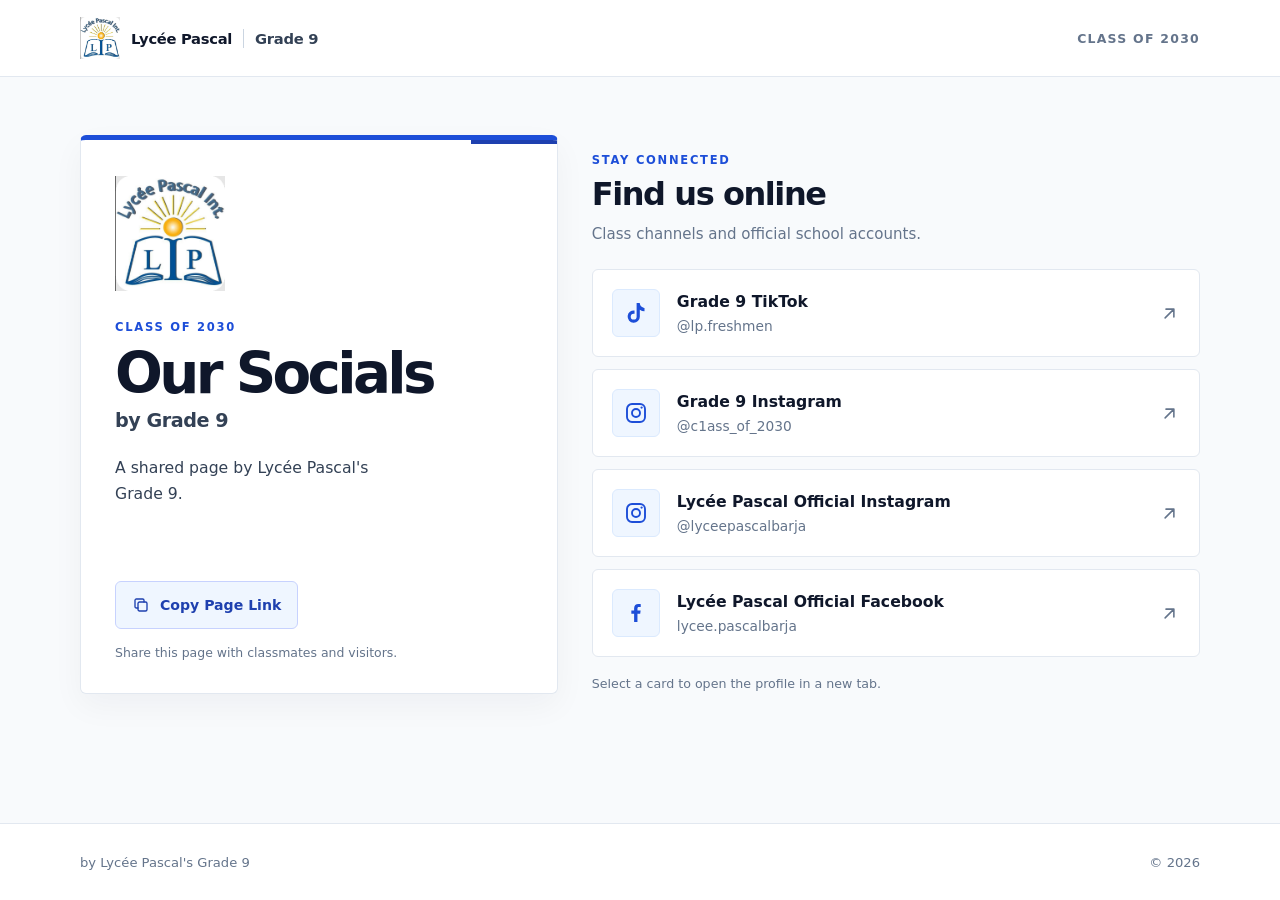
==== index.html @ f9048b1d "Add files via upload" ====
<!doctype html>
<html lang="en">
<head>
  <meta charset="utf-8">
  <meta name="viewport" content="width=device-width, initial-scale=1">
  <meta name="description" content="The social links for Lycée Pascal's Grade 9, Class of 2030.">
  <meta name="theme-color" content="#F8FAFC">
  <meta name="referrer" content="strict-origin-when-cross-origin">
  <meta http-equiv="Content-Security-Policy" content="default-src 'self'; base-uri 'self'; object-src 'none'; script-src 'self'; style-src 'self'; img-src 'self' data:; font-src 'self'; connect-src 'none'; form-action 'none';">
  <title>Our Socials | Lycée Pascal Grade 9</title>
  <link rel="icon" type="image/svg+xml" href="data:image/svg+xml,%3Csvg xmlns='http://www.w3.org/2000/svg' viewBox='0 0 48 48'%3E%3Crect width='48' height='48' rx='7' fill='%230F172A'/%3E%3Cpath d='M9 15c7-3 12-2 15 1 3-3 8-4 15-1v21c-7-3-12-2-15 1-3-3-8-4-15-1z' fill='none' stroke='%23fff' stroke-width='2.5' stroke-linejoin='round'/%3E%3Cpath d='M24 16v20' stroke='%231D4ED8' stroke-width='3'/%3E%3Ccircle cx='24' cy='9' r='4' fill='%23FBBF24'/%3E%3C/svg%3E">
  <link rel="stylesheet" href="./styles.css">
  <script src="./app.js" defer></script>
</head>
<body>
  <div class="page-frame" id="top">
    <header class="lp-topbar">
      <div class="lp-topbar__inner">
        <a class="lp-brand" href="#top" aria-label="Lycée Pascal Grade 9, back to top">
          <img class="lp-brand__seal" src="./assets/lycee-pascal-logo.png" alt="" width="44" height="46">
          <span class="lp-brand__name">Lycée Pascal</span>
          <span class="lp-brand__divider" aria-hidden="true"></span>
          <span class="lp-brand__grade">Grade 9</span>
        </a>
        <span class="lp-topbar__edition">Class of 2030</span>
      </div>
    </header>

    <main class="lpHubShell">
      <div class="lpHubGrid">
        <aside class="pascalLeftCard" aria-labelledby="socials-title">
          <div class="pascalLeftCard__topline" aria-hidden="true"></div>
          <img class="pascalLeftCard__logo" src="./assets/lycee-pascal-logo.png" alt="Lycée Pascal official logo" width="120" height="125">
          <p class="pascalLeftCard__eyebrow">CLASS OF 2030</p>
          <h1 class="pascalLeftCard__title" id="socials-title">Our Socials</h1>
          <p class="pascalLeftCard__grade">by Grade 9</p>
          <p class="pascalLeftCard__description">A shared page by Lycée Pascal's Grade 9.</p>
          <div class="pascalLeftCard__share">
            <button class="copyShareUrl" id="copyShareUrl" type="button">
              <svg class="copyShareUrl__icon" viewBox="0 0 24 24" aria-hidden="true">
                <rect x="8" y="8" width="12" height="12" rx="2" fill="none" stroke="currentColor" stroke-width="1.8"></rect>
                <path d="M16 8V5.8A1.8 1.8 0 0 0 14.2 4H5.8A1.8 1.8 0 0 0 4 5.8v8.4A1.8 1.8 0 0 0 5.8 16H8" fill="none" stroke="currentColor" stroke-width="1.8" stroke-linecap="round"></path>
              </svg>
              <span>Copy Page Link</span>
            </button>
            <p class="copyShareUrl__status" id="copyStatus" role="status" aria-live="polite" aria-atomic="true"></p>
          </div>
          <p class="pascalLeftCard__note">Share this page with classmates and visitors.</p>
        </aside>

        <section class="socialChannelPanel" aria-labelledby="channel-heading">
          <div class="socialChannelPanel__heading">
            <p class="socialChannelPanel__eyebrow">STAY CONNECTED</p>
            <h2 id="channel-heading">Find us online</h2>
            <p>Class channels and official school accounts.</p>
          </div>

          <nav class="socialChannelList" aria-label="Lycée Pascal and Grade 9 social media">
            <a class="social-channel" data-social-link href="https://www.tiktok.com/@lp.freshmen" target="_blank" rel="noopener noreferrer">
              <span class="social-channel__icon" aria-hidden="true">
                <svg viewBox="0 0 24 24">
                  <path d="M19.59 6.69a4.83 4.83 0 0 1-3.77-4.1V2h-3.2v13.67a2.94 2.94 0 1 1-2.94-2.94c.3 0 .59.04.86.13V9.59a6.1 6.1 0 1 0 5.28 6.04V8.7a8 8 0 0 0 4.68 1.5V7.02c-.31 0-.62-.11-.91-.33Z" fill="currentColor"></path>
                </svg>
              </span>
              <span class="social-channel__copy">
                <span class="social-channel__label">Grade 9 TikTok</span>
                <span class="social-channel__handle">@lp.freshmen</span>
              </span>
              <svg class="social-channel__arrow" viewBox="0 0 24 24" aria-hidden="true">
                <path d="M7 17 17 7M8 7h9v9" fill="none" stroke="currentColor" stroke-width="1.8" stroke-linecap="round" stroke-linejoin="round"></path>
              </svg>
            </a>

            <a class="social-channel" data-social-link href="https://www.instagram.com/c1ass_of_2030" target="_blank" rel="noopener noreferrer">
              <span class="social-channel__icon" aria-hidden="true">
                <svg viewBox="0 0 24 24">
                  <rect x="3" y="3" width="18" height="18" rx="5" fill="none" stroke="currentColor" stroke-width="1.9"></rect>
                  <circle cx="12" cy="12" r="4" fill="none" stroke="currentColor" stroke-width="1.9"></circle>
                  <circle cx="17.6" cy="6.6" r="1.15" fill="currentColor"></circle>
                </svg>
              </span>
              <span class="social-channel__copy">
                <span class="social-channel__label">Grade 9 Instagram</span>
                <span class="social-channel__handle">@c1ass_of_2030</span>
              </span>
              <svg class="social-channel__arrow" viewBox="0 0 24 24" aria-hidden="true">
                <path d="M7 17 17 7M8 7h9v9" fill="none" stroke="currentColor" stroke-width="1.8" stroke-linecap="round" stroke-linejoin="round"></path>
              </svg>
            </a>

            <a class="social-channel" data-social-link href="https://www.instagram.com/lyceepascalbarja" target="_blank" rel="noopener noreferrer">
              <span class="social-channel__icon" aria-hidden="true">
                <svg viewBox="0 0 24 24">
                  <rect x="3" y="3" width="18" height="18" rx="5" fill="none" stroke="currentColor" stroke-width="1.9"></rect>
                  <circle cx="12" cy="12" r="4" fill="none" stroke="currentColor" stroke-width="1.9"></circle>
                  <circle cx="17.6" cy="6.6" r="1.15" fill="currentColor"></circle>
                </svg>
              </span>
              <span class="social-channel__copy">
                <span class="social-channel__label">Lycée Pascal Official Instagram</span>
                <span class="social-channel__handle">@lyceepascalbarja</span>
              </span>
              <svg class="social-channel__arrow" viewBox="0 0 24 24" aria-hidden="true">
                <path d="M7 17 17 7M8 7h9v9" fill="none" stroke="currentColor" stroke-width="1.8" stroke-linecap="round" stroke-linejoin="round"></path>
              </svg>
            </a>

            <a class="social-channel" data-social-link href="https://www.facebook.com/lycee.pascalbarja" target="_blank" rel="noopener noreferrer">
              <span class="social-channel__icon" aria-hidden="true">
                <svg viewBox="0 0 24 24">
                  <path d="M13.45 21v-8.2h2.76l.41-3.2h-3.17V7.56c0-.93.26-1.57 1.59-1.57h1.7V3.13c-.29-.04-1.3-.13-2.48-.13-2.46 0-4.14 1.5-4.14 4.25V9.6H7.34v3.2h2.78V21h3.33Z" fill="currentColor"></path>
                </svg>
              </span>
              <span class="social-channel__copy">
                <span class="social-channel__label">Lycée Pascal Official Facebook</span>
                <span class="social-channel__handle">lycee.pascalbarja</span>
              </span>
              <svg class="social-channel__arrow" viewBox="0 0 24 24" aria-hidden="true">
                <path d="M7 17 17 7M8 7h9v9" fill="none" stroke="currentColor" stroke-width="1.8" stroke-linecap="round" stroke-linejoin="round"></path>
              </svg>
            </a>
          </nav>
          <p class="socialChannelPanel__footnote">Select a card to open the profile in a new tab.</p>
        </section>
      </div>
    </main>

    <footer class="lp-footer">
      <div class="lp-footer__inner">
        <p>by Lycée Pascal's Grade 9</p>
        <p>© 2026</p>
      </div>
    </footer>
  </div>
</body>
</html>
---- styles.css ----
:root {
  color-scheme: light;
  --ink: #0F172A;
  --slate: #334155;
  --muted: #64748B;
  --canvas: #F8FAFC;
  --paper: #FFFFFF;
  --blue: #1D4ED8;
  --blue-dark: #1E40AF;
  --line: #E2E8F0;
  --soft-blue: #EFF6FF;
  --focus: #2563EB;
  font-family: Inter, ui-sans-serif, system-ui, -apple-system, BlinkMacSystemFont, "Segoe UI", sans-serif;
  font-synthesis: none;
  text-rendering: optimizeLegibility;
  -webkit-font-smoothing: antialiased;
  -moz-osx-font-smoothing: grayscale;
}

* {
  box-sizing: border-box;
}

html {
  min-width: 320px;
  background: var(--canvas);
}

body {
  min-width: 320px;
  min-height: 100vh;
  margin: 0;
  color: var(--ink);
  background: var(--canvas);
}

button,
a {
  font: inherit;
}

a {
  color: inherit;
}

button:focus-visible,
a:focus-visible {
  outline: 3px solid var(--focus);
  outline-offset: 3px;
}

.page-frame {
  display: flex;
  min-height: 100vh;
  flex-direction: column;
}

.lp-topbar {
  width: 100%;
  border-bottom: 1px solid var(--line);
  background: rgba(255, 255, 255, 0.94);
}

.lp-topbar__inner {
  display: flex;
  width: min(100% - 48px, 1120px);
  min-height: 76px;
  align-items: center;
  justify-content: space-between;
  gap: 20px;
  margin: 0 auto;
}

.lp-brand {
  display: inline-flex;
  min-height: 48px;
  align-items: center;
  gap: 11px;
  color: var(--ink);
  text-decoration: none;
}

.lp-brand__seal {
  display: block;
  width: 40px;
  height: 42px;
  flex: 0 0 auto;
  object-fit: contain;
}

.lp-brand__name,
.lp-brand__grade {
  font-size: 0.92rem;
  font-weight: 680;
  letter-spacing: -0.02em;
}

.lp-brand__divider {
  width: 1px;
  height: 19px;
  background: #CBD5E1;
}

.lp-brand__grade {
  color: var(--slate);
  font-weight: 550;
}

.lp-topbar__edition {
  color: var(--muted);
  font-size: 0.78rem;
  font-weight: 650;
  letter-spacing: 0.1em;
  text-transform: uppercase;
}

.lpHubShell {
  width: min(100% - 48px, 1120px);
  flex: 1 0 auto;
  margin: 0 auto;
  padding: 58px 0 72px;
}

.lpHubGrid {
  display: grid;
  grid-template-columns: minmax(0, 0.88fr) minmax(0, 1.12fr);
  align-items: stretch;
  gap: 34px;
}

.pascalLeftCard {
  position: relative;
  display: flex;
  min-width: 0;
  min-height: 520px;
  flex-direction: column;
  align-items: flex-start;
  overflow: hidden;
  padding: 36px 34px 30px;
  border: 1px solid var(--line);
  border-top: 5px solid var(--blue);
  border-radius: 6px;
  background: var(--paper);
  box-shadow: 0 12px 32px rgba(15, 23, 42, 0.045);
}

.pascalLeftCard__topline {
  position: absolute;
  top: 0;
  right: 0;
  width: 86px;
  height: 4px;
  background: var(--blue-dark);
}

.pascalLeftCard__logo {
  display: block;
  width: 110px;
  height: 115px;
  margin-bottom: 28px;
  object-fit: contain;
}

.pascalLeftCard__eyebrow,
.socialChannelPanel__eyebrow,
.lp-error-card__code {
  margin: 0 0 11px;
  color: var(--blue);
  font-size: 0.72rem;
  font-weight: 750;
  letter-spacing: 0.15em;
  line-height: 1.4;
  text-transform: uppercase;
}

.pascalLeftCard__title {
  margin: 0;
  color: var(--ink);
  font-size: clamp(2.65rem, 4.4vw, 3.65rem);
  font-weight: 760;
  letter-spacing: -0.065em;
  line-height: 0.98;
  overflow-wrap: anywhere;
}

.pascalLeftCard__grade {
  margin: 8px 0 0;
  color: var(--slate);
  font-size: 1.2rem;
  font-weight: 550;
  letter-spacing: -0.025em;
}

.pascalLeftCard__description {
  max-width: 290px;
  margin: 23px 0 0;
  color: var(--slate);
  font-size: 0.98rem;
  line-height: 1.65;
}

.pascalLeftCard__share {
  display: flex;
  width: 100%;
  flex-wrap: wrap;
  align-items: center;
  gap: 12px;
  margin-top: auto;
  padding-top: 35px;
}

.copyShareUrl {
  display: inline-flex;
  min-height: 48px;
  align-items: center;
  justify-content: center;
  gap: 10px;
  padding: 0 16px;
  border: 1px solid #C7D2FE;
  border-radius: 6px;
  color: var(--blue-dark);
  background: var(--soft-blue);
  cursor: pointer;
  font-size: 0.88rem;
  font-weight: 680;
  transition: border-color 140ms ease, background-color 140ms ease;
}

.copyShareUrl:hover {
  border-color: #93C5FD;
  background: #DBEAFE;
}

.copyShareUrl:active {
  background: #BFDBFE;
}

.copyShareUrl__icon {
  width: 18px;
  height: 18px;
  flex: 0 0 auto;
}

.copyShareUrl__status {
  min-height: 1.3em;
  margin: 0;
  color: #166534;
  font-size: 0.83rem;
  font-weight: 620;
}

.copyShareUrl__status[data-state="error"] {
  color: #B91C1C;
}

.pascalLeftCard__note {
  margin: 15px 0 0;
  color: var(--muted);
  font-size: 0.78rem;
  line-height: 1.5;
}

.socialChannelPanel {
  min-width: 0;
  padding: 17px 0 0;
}

.socialChannelPanel__heading {
  margin: 0 0 23px;
}

.socialChannelPanel__eyebrow {
  margin-bottom: 9px;
}

.socialChannelPanel__heading h2 {
  margin: 0;
  color: var(--ink);
  font-size: clamp(1.75rem, 2.5vw, 2.15rem);
  font-weight: 730;
  letter-spacing: -0.045em;
  line-height: 1.12;
}

.socialChannelPanel__heading > p:last-child {
  margin: 10px 0 0;
  color: var(--muted);
  font-size: 0.94rem;
  line-height: 1.55;
}

.socialChannelList {
  display: grid;
  gap: 12px;
}

.social-channel {
  display: flex;
  min-width: 0;
  min-height: 88px;
  align-items: center;
  gap: 17px;
  padding: 17px 19px;
  border: 1px solid var(--line);
  border-radius: 6px;
  background: var(--paper);
  text-decoration: none;
  transition: border-color 140ms ease, background-color 140ms ease;
}

.social-channel:hover {
  border-color: #BFDBFE;
  background: #FCFDFF;
}

.social-channel:focus-visible {
  outline-offset: 2px;
}

.social-channel__icon {
  display: grid;
  width: 48px;
  height: 48px;
  flex: 0 0 48px;
  place-items: center;
  border: 1px solid #DBEAFE;
  border-radius: 6px;
  color: var(--blue);
  background: var(--soft-blue);
}

.social-channel__icon svg {
  display: block;
  width: 24px;
  height: 24px;
}

.social-channel__copy {
  display: flex;
  min-width: 0;
  flex: 1 1 auto;
  flex-direction: column;
  gap: 5px;
}

.social-channel__label {
  color: var(--ink);
  font-size: 0.98rem;
  font-weight: 690;
  line-height: 1.35;
  overflow-wrap: anywhere;
}

.social-channel__handle {
  color: var(--muted);
  font-size: 0.86rem;
  line-height: 1.35;
  overflow-wrap: anywhere;
}

.social-channel__arrow {
  width: 21px;
  height: 21px;
  flex: 0 0 auto;
  color: #64748B;
}

.socialChannelPanel__footnote {
  margin: 18px 0 0;
  color: var(--muted);
  font-size: 0.79rem;
  line-height: 1.5;
}

.lp-footer {
  width: 100%;
  border-top: 1px solid var(--line);
  background: var(--paper);
}

.lp-footer__inner {
  display: flex;
  width: min(100% - 48px, 1120px);
  min-height: 76px;
  align-items: center;
  justify-content: space-between;
  gap: 16px;
  margin: 0 auto;
  color: var(--muted);
  font-size: 0.82rem;
}

.lp-footer__inner p {
  margin: 0;
}

/* The custom 404 uses the same frame, palette and navigation as the home page. */
.lp-error-shell {
  display: grid;
  width: min(100% - 48px, 1120px);
  flex: 1 0 auto;
  place-items: center;
  margin: 0 auto;
  padding: 64px 0 80px;
}

.lp-error-card {
  display: flex;
  width: min(100%, 560px);
  flex-direction: column;
  align-items: flex-start;
  padding: 42px;
  border: 1px solid var(--line);
  border-top: 5px solid var(--blue);
  border-radius: 6px;
  background: var(--paper);
  box-shadow: 0 12px 32px rgba(15, 23, 42, 0.045);
}

.lp-error-card__logo {
  width: 92px;
  height: 96px;
  margin-bottom: 28px;
  object-fit: contain;
}

.lp-error-card h1 {
  margin: 0;
  color: var(--ink);
  font-size: clamp(2rem, 6vw, 2.8rem);
  font-weight: 750;
  letter-spacing: -0.055em;
  line-height: 1.05;
}

.lp-error-card__message {
  max-width: 390px;
  margin: 16px 0 26px;
  color: var(--slate);
  font-size: 0.96rem;
  line-height: 1.65;
}

.lp-error-card__back {
  display: inline-flex;
  min-height: 48px;
  align-items: center;
  justify-content: center;
  padding: 0 17px;
  border: 1px solid var(--blue);
  border-radius: 6px;
  color: #FFFFFF;
  background: var(--blue);
  font-size: 0.9rem;
  font-weight: 680;
  text-decoration: none;
  transition: border-color 140ms ease, background-color 140ms ease;
}

.lp-error-card__back:hover {
  border-color: var(--blue-dark);
  background: var(--blue-dark);
}

.clipboard-fallback {
  position: fixed;
  top: 0;
  left: -10000px;
  width: 1px;
  height: 1px;
  opacity: 0;
}

@media (max-width: 780px) {
  .lpHubShell {
    padding-top: 34px;
    padding-bottom: 48px;
  }

  .lpHubGrid {
    grid-template-columns: minmax(0, 1fr);
    gap: 32px;
  }

  .pascalLeftCard {
    min-height: 0;
    padding: 30px 28px 26px;
  }

  .pascalLeftCard__logo {
    width: 94px;
    height: 98px;
    margin-bottom: 23px;
  }

  .pascalLeftCard__share {
    margin-top: 25px;
    padding-top: 0;
  }

  .socialChannelPanel {
    padding-top: 0;
  }
}

@media (max-width: 480px) {
  .lp-topbar__inner,
  .lp-footer__inner,
  .lpHubShell,
  .lp-error-shell {
    width: min(100% - 32px, 1120px);
  }

  .lp-topbar__inner {
    min-height: 68px;
    gap: 10px;
  }

  .lp-brand {
    gap: 8px;
  }

  .lp-brand__seal {
    width: 35px;
    height: 37px;
  }

  .lp-brand__name,
  .lp-brand__grade {
    font-size: 0.82rem;
  }

  .lp-topbar__edition {
    font-size: 0.65rem;
    letter-spacing: 0.08em;
  }

  .lpHubShell {
    padding-top: 25px;
  }

  .pascalLeftCard {
    padding: 26px 22px 23px;
  }

  .pascalLeftCard__title {
    font-size: clamp(2.45rem, 13vw, 3.2rem);
  }

  .pascalLeftCard__share {
    align-items: flex-start;
    flex-direction: column;
    gap: 9px;
  }

  .copyShareUrl {
    width: 100%;
  }

  .copyShareUrl__status {
    min-height: 1.2em;
  }

  .social-channel {
    min-height: 80px;
    gap: 12px;
    padding: 14px 13px;
  }

  .social-channel__icon {
    width: 43px;
    height: 43px;
    flex-basis: 43px;
  }

  .social-channel__label {
    font-size: 0.9rem;
  }

  .social-channel__handle {
    font-size: 0.8rem;
  }

  .social-channel__arrow {
    width: 18px;
    height: 18px;
  }

  .lp-footer__inner {
    min-height: 66px;
    font-size: 0.76rem;
  }

  .lp-error-shell {
    padding: 38px 0 50px;
  }

  .lp-error-card {
    padding: 30px 24px;
  }
}

@media (prefers-reduced-motion: reduce) {
  *,
  *::before,
  *::after {
    scroll-behavior: auto !important;
    transition-duration: 0.01ms !important;
  }
}
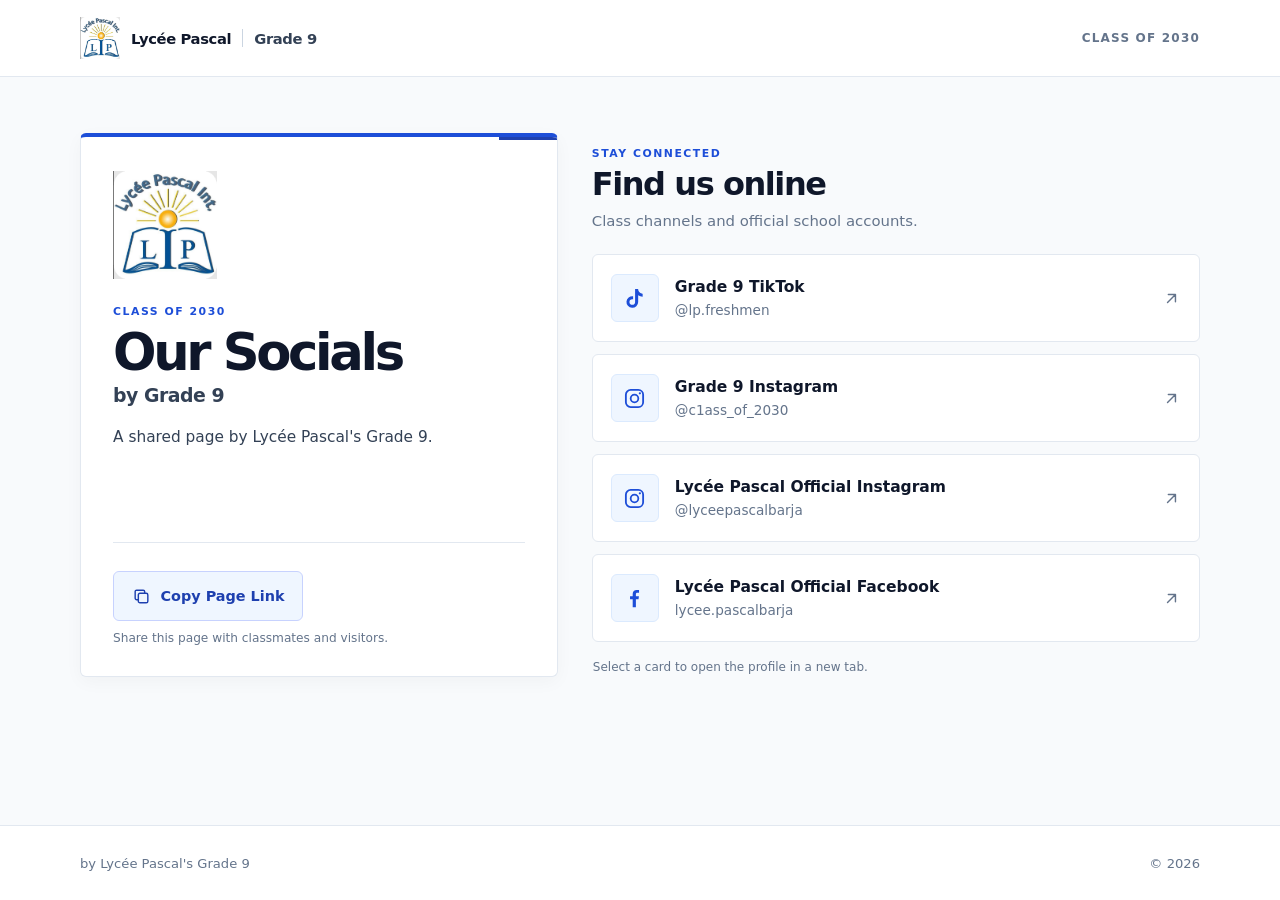
==== commit fe2bf651: "Improve viewport handling on mobile devices" ====
--- a/index.html
+++ b/index.html
@@ -2,7 +2,7 @@
 <html lang="en">
 <head>
   <meta charset="utf-8">
-  <meta name="viewport" content="width=device-width, initial-scale=1">
+  <meta name="viewport" content="width=device-width, initial-scale=1, viewport-fit=cover">
   <meta name="description" content="The social links for Lycée Pascal's Grade 9, Class of 2030.">
   <meta name="theme-color" content="#F8FAFC">
   <meta name="referrer" content="strict-origin-when-cross-origin">
--- a/styles.css
+++ b/styles.css
@@ -1,610 +1,91 @@
-:root {
-  color-scheme: light;
-  --ink: #0F172A;
-  --slate: #334155;
-  --muted: #64748B;
-  --canvas: #F8FAFC;
-  --paper: #FFFFFF;
-  --blue: #1D4ED8;
-  --blue-dark: #1E40AF;
-  --line: #E2E8F0;
-  --soft-blue: #EFF6FF;
-  --focus: #2563EB;
-  font-family: Inter, ui-sans-serif, system-ui, -apple-system, BlinkMacSystemFont, "Segoe UI", sans-serif;
-  font-synthesis: none;
-  text-rendering: optimizeLegibility;
-  -webkit-font-smoothing: antialiased;
-  -moz-osx-font-smoothing: grayscale;
+:root{color-scheme:light;--ink:#0F172A;--slate:#334155;--muted:#64748B;--canvas:#F8FAFC;--paper:#FFF;--blue:#1D4ED8;--blue-dark:#1E40AF;--line:#E2E8F0;--soft-blue:#EFF6FF;--focus:#2563EB;font-family:Inter,ui-sans-serif,system-ui,-apple-system,BlinkMacSystemFont,"Segoe UI",sans-serif;font-synthesis:none;text-rendering:optimizeLegibility;-webkit-font-smoothing:antialiased;-moz-osx-font-smoothing:grayscale}
+*,*::before,*::after{box-sizing:border-box}
+html{min-width:320px;min-height:100%;background:var(--canvas);scroll-behavior:smooth;-webkit-text-size-adjust:100%}
+body{min-width:320px;min-height:100vh;margin:0;color:var(--ink);background:var(--canvas)}
+button,a{font:inherit;-webkit-tap-highlight-color:transparent}a{color:inherit}
+button:focus-visible,a:focus-visible{outline:3px solid var(--focus);outline-offset:3px}
+.page-frame{display:flex;min-height:100vh;flex-direction:column}
+/* Keep the school identity compact so useful content appears quickly on phones. */
+.lp-topbar{width:100%;border-bottom:1px solid var(--line);background:var(--paper)}
+.lp-topbar__inner{display:flex;width:min(100% - 32px,1120px);min-height:66px;align-items:center;justify-content:space-between;gap:12px;margin:0 auto}
+.lp-brand{display:inline-flex;min-width:0;min-height:48px;align-items:center;gap:8px;color:var(--ink);text-decoration:none}
+.lp-brand__seal{display:block;width:36px;height:38px;flex:0 0 auto;object-fit:contain}
+.lp-brand__name,.lp-brand__grade{font-size:.86rem;font-weight:700;letter-spacing:-.025em;white-space:nowrap}
+.lp-brand__divider{width:1px;height:18px;flex:0 0 auto;background:#CBD5E1}
+.lp-brand__grade{color:var(--slate);font-weight:550}
+.lp-topbar__edition{color:var(--muted);font-size:.68rem;font-weight:700;letter-spacing:.1em;text-align:right;text-transform:uppercase;white-space:nowrap}
+.lpHubShell{width:min(100% - 32px,1120px);flex:1 0 auto;margin:0 auto;padding:24px 0 38px}
+/* Phone layout is the base. Larger screens receive the second column below. */
+.lpHubGrid{display:grid;grid-template-columns:minmax(0,1fr);align-items:start;gap:27px}
+.pascalLeftCard{position:relative;display:flex;min-width:0;flex-direction:column;align-items:flex-start;overflow:hidden;padding:22px 20px 20px;border:1px solid var(--line);border-top:4px solid var(--blue);border-radius:6px;background:var(--paper);box-shadow:0 5px 18px rgba(15,23,42,.035)}
+.pascalLeftCard__topline{position:absolute;top:0;right:0;width:58px;height:3px;background:var(--blue-dark)}
+.pascalLeftCard__logo{display:block;width:72px;height:76px;margin:0 0 17px;object-fit:contain}
+.pascalLeftCard__eyebrow,.socialChannelPanel__eyebrow,.lp-error-card__code{margin:0 0 8px;color:var(--blue);font-size:.68rem;font-weight:760;letter-spacing:.14em;line-height:1.4;text-transform:uppercase}
+.pascalLeftCard__title{max-width:100%;margin:0;color:var(--ink);font-size:clamp(2.35rem,11vw,3.1rem);font-weight:780;letter-spacing:-.065em;line-height:.98;overflow-wrap:anywhere}
+.pascalLeftCard__grade{margin:7px 0 0;color:var(--slate);font-size:1.05rem;font-weight:570;letter-spacing:-.025em}
+.pascalLeftCard__description{max-width:34ch;margin:14px 0 0;color:var(--slate);font-size:.91rem;line-height:1.55}
+.pascalLeftCard__share{display:flex;width:100%;flex-wrap:wrap;align-items:center;gap:10px 12px;margin-top:21px;padding-top:17px;border-top:1px solid var(--line)}
+.copyShareUrl{display:inline-flex;width:100%;min-height:50px;align-items:center;justify-content:center;gap:10px;padding:0 16px;border:1px solid #C7D2FE;border-radius:6px;color:var(--blue-dark);background:var(--soft-blue);cursor:pointer;font-size:.9rem;font-weight:700;transition:border-color 140ms ease,background-color 140ms ease}
+.copyShareUrl:hover{border-color:#93C5FD;background:#DBEAFE}.copyShareUrl:active{background:#BFDBFE}
+.copyShareUrl__icon{width:19px;height:19px;flex:0 0 auto}
+.copyShareUrl__status{min-height:1.25em;margin:0;color:#166534;font-size:.82rem;font-weight:650;line-height:1.4}
+.copyShareUrl__status[data-state=error]{color:#B91C1C}
+.pascalLeftCard__note{margin:9px 0 0;color:var(--muted);font-size:.76rem;line-height:1.45}
+.socialChannelPanel{min-width:0}
+.socialChannelPanel__heading{margin:0 0 15px}
+.socialChannelPanel__eyebrow{margin-bottom:6px}
+.socialChannelPanel__heading h2{margin:0;color:var(--ink);font-size:1.55rem;font-weight:760;letter-spacing:-.045em;line-height:1.12}
+.socialChannelPanel__heading>p:last-child{margin:7px 0 0;color:var(--muted);font-size:.86rem;line-height:1.5}
+.socialChannelList{display:grid;gap:9px}
+.social-channel{display:flex;width:100%;min-width:0;min-height:76px;align-items:center;gap:12px;padding:12px;border:1px solid var(--line);border-radius:6px;background:var(--paper);text-decoration:none;transition:border-color 140ms ease,background-color 140ms ease,transform 140ms ease}
+.social-channel:hover{border-color:#BFDBFE;background:#FCFDFF}.social-channel:active{transform:translateY(1px)}.social-channel:focus-visible{outline-offset:2px}
+.social-channel__icon{display:grid;width:44px;height:44px;flex:0 0 44px;place-items:center;border:1px solid #DBEAFE;border-radius:6px;color:var(--blue);background:var(--soft-blue)}
+.social-channel__icon svg{display:block;width:23px;height:23px}
+.social-channel__copy{display:flex;min-width:0;flex:1 1 auto;flex-direction:column;gap:4px}
+.social-channel__label{color:var(--ink);font-size:.91rem;font-weight:710;line-height:1.3;overflow-wrap:anywhere}
+.social-channel__handle{color:var(--muted);font-size:.81rem;line-height:1.3;overflow-wrap:anywhere}
+.social-channel__arrow{width:19px;height:19px;flex:0 0 19px;color:#64748B}
+.socialChannelPanel__footnote{margin:12px 1px 0;color:var(--muted);font-size:.75rem;line-height:1.45}
+.lp-footer{width:100%;border-top:1px solid var(--line);background:var(--paper)}
+.lp-footer__inner{display:flex;width:min(100% - 32px,1120px);min-height:60px;align-items:center;justify-content:space-between;gap:12px;margin:0 auto;color:var(--muted);font-size:.76rem}
+.lp-footer__inner p{margin:0}
+/* Custom 404 page shares the phone spacing and tap-target sizes. */
+.lp-error-shell{display:grid;width:min(100% - 32px,1120px);flex:1 0 auto;place-items:center;margin:0 auto;padding:36px 0 48px}
+.lp-error-card{display:flex;width:min(100%,560px);flex-direction:column;align-items:flex-start;padding:28px 22px;border:1px solid var(--line);border-top:4px solid var(--blue);border-radius:6px;background:var(--paper);box-shadow:0 5px 18px rgba(15,23,42,.035)}
+.lp-error-card__logo{width:72px;height:76px;margin-bottom:20px;object-fit:contain}
+.lp-error-card h1{max-width:100%;margin:0;color:var(--ink);font-size:clamp(2rem,9vw,2.8rem);font-weight:770;letter-spacing:-.055em;line-height:1.05;overflow-wrap:anywhere}
+.lp-error-card__message{max-width:390px;margin:13px 0 22px;color:var(--slate);font-size:.92rem;line-height:1.6}
+.lp-error-card__back{display:inline-flex;width:100%;min-height:50px;align-items:center;justify-content:center;padding:0 17px;border:1px solid var(--blue);border-radius:6px;color:#FFF;background:var(--blue);font-size:.9rem;font-weight:700;text-decoration:none;transition:border-color 140ms ease,background-color 140ms ease}
+.lp-error-card__back:hover{border-color:var(--blue-dark);background:var(--blue-dark)}
+.clipboard-fallback{position:fixed;top:0;left:-10000px;width:1px;height:1px;opacity:0}
+@media(min-width:560px){
+ .lp-topbar__inner,.lp-footer__inner,.lpHubShell,.lp-error-shell{width:min(100% - 48px,1120px)}
+ .lpHubShell{padding:36px 0 52px}.pascalLeftCard{padding:28px}.pascalLeftCard__logo{width:84px;height:88px}
+ .copyShareUrl{width:auto;min-width:190px}.socialChannelList{gap:11px}.social-channel{min-height:82px;padding:15px 16px}
+ .lp-error-card{padding:38px}.lp-error-card__back{width:auto}
 }
-
-* {
-  box-sizing: border-box;
+@media(min-width:820px){
+ .lp-topbar__inner{min-height:76px}.lp-brand{gap:11px}.lp-brand__seal{width:40px;height:42px}
+ .lp-brand__name,.lp-brand__grade{font-size:.92rem}.lp-topbar__edition{font-size:.75rem}
+ .lpHubShell{padding:56px 0 68px}
+ .lpHubGrid{grid-template-columns:minmax(300px,.88fr) minmax(0,1.12fr);align-items:stretch;gap:34px}
+ .pascalLeftCard{min-height:500px;padding:34px 32px 28px}.pascalLeftCard__logo{width:104px;height:108px;margin-bottom:25px}
+ .pascalLeftCard__title{font-size:clamp(2.7rem,4vw,3.6rem)}.pascalLeftCard__grade{font-size:1.18rem}
+ .pascalLeftCard__description{margin-top:20px;font-size:.96rem}.pascalLeftCard__share{margin-top:auto;padding-top:28px}
+ .socialChannelPanel{padding-top:13px}.socialChannelPanel__heading{margin-bottom:22px}
+ .socialChannelPanel__heading h2{font-size:2rem}.socialChannelPanel__heading>p:last-child{font-size:.93rem}
+ .socialChannelList{gap:12px}.social-channel{min-height:88px;gap:16px;padding:17px 18px}
+ .social-channel__icon{width:48px;height:48px;flex-basis:48px}
+ .social-channel__label{font-size:.97rem}.social-channel__handle{font-size:.85rem}
+ .socialChannelPanel__footnote{margin-top:17px}.lp-footer__inner{min-height:74px;font-size:.82rem}
 }
-
-html {
-  min-width: 320px;
-  background: var(--canvas);
+@media(max-width:359px){
+ .lp-topbar__inner{width:min(100% - 24px,1120px)}.lp-brand{gap:6px}
+ .lp-brand__seal{width:32px;height:34px}.lp-brand__name,.lp-brand__grade{font-size:.78rem}
+ .lp-topbar__edition{display:none}
+ .lpHubShell,.lp-footer__inner,.lp-error-shell{width:min(100% - 24px,1120px)}
+ .pascalLeftCard{padding-right:17px;padding-left:17px}
+ .social-channel{gap:9px;padding-right:10px;padding-left:10px}
+ .social-channel__icon{width:40px;height:40px;flex-basis:40px}.social-channel__label{font-size:.86rem}
 }
-
-body {
-  min-width: 320px;
-  min-height: 100vh;
-  margin: 0;
-  color: var(--ink);
-  background: var(--canvas);
-}
-
-button,
-a {
-  font: inherit;
-}
-
-a {
-  color: inherit;
-}
-
-button:focus-visible,
-a:focus-visible {
-  outline: 3px solid var(--focus);
-  outline-offset: 3px;
-}
-
-.page-frame {
-  display: flex;
-  min-height: 100vh;
-  flex-direction: column;
-}
-
-.lp-topbar {
-  width: 100%;
-  border-bottom: 1px solid var(--line);
-  background: rgba(255, 255, 255, 0.94);
-}
-
-.lp-topbar__inner {
-  display: flex;
-  width: min(100% - 48px, 1120px);
-  min-height: 76px;
-  align-items: center;
-  justify-content: space-between;
-  gap: 20px;
-  margin: 0 auto;
-}
-
-.lp-brand {
-  display: inline-flex;
-  min-height: 48px;
-  align-items: center;
-  gap: 11px;
-  color: var(--ink);
-  text-decoration: none;
-}
-
-.lp-brand__seal {
-  display: block;
-  width: 40px;
-  height: 42px;
-  flex: 0 0 auto;
-  object-fit: contain;
-}
-
-.lp-brand__name,
-.lp-brand__grade {
-  font-size: 0.92rem;
-  font-weight: 680;
-  letter-spacing: -0.02em;
-}
-
-.lp-brand__divider {
-  width: 1px;
-  height: 19px;
-  background: #CBD5E1;
-}
-
-.lp-brand__grade {
-  color: var(--slate);
-  font-weight: 550;
-}
-
-.lp-topbar__edition {
-  color: var(--muted);
-  font-size: 0.78rem;
-  font-weight: 650;
-  letter-spacing: 0.1em;
-  text-transform: uppercase;
-}
-
-.lpHubShell {
-  width: min(100% - 48px, 1120px);
-  flex: 1 0 auto;
-  margin: 0 auto;
-  padding: 58px 0 72px;
-}
-
-.lpHubGrid {
-  display: grid;
-  grid-template-columns: minmax(0, 0.88fr) minmax(0, 1.12fr);
-  align-items: stretch;
-  gap: 34px;
-}
-
-.pascalLeftCard {
-  position: relative;
-  display: flex;
-  min-width: 0;
-  min-height: 520px;
-  flex-direction: column;
-  align-items: flex-start;
-  overflow: hidden;
-  padding: 36px 34px 30px;
-  border: 1px solid var(--line);
-  border-top: 5px solid var(--blue);
-  border-radius: 6px;
-  background: var(--paper);
-  box-shadow: 0 12px 32px rgba(15, 23, 42, 0.045);
-}
-
-.pascalLeftCard__topline {
-  position: absolute;
-  top: 0;
-  right: 0;
-  width: 86px;
-  height: 4px;
-  background: var(--blue-dark);
-}
-
-.pascalLeftCard__logo {
-  display: block;
-  width: 110px;
-  height: 115px;
-  margin-bottom: 28px;
-  object-fit: contain;
-}
-
-.pascalLeftCard__eyebrow,
-.socialChannelPanel__eyebrow,
-.lp-error-card__code {
-  margin: 0 0 11px;
-  color: var(--blue);
-  font-size: 0.72rem;
-  font-weight: 750;
-  letter-spacing: 0.15em;
-  line-height: 1.4;
-  text-transform: uppercase;
-}
-
-.pascalLeftCard__title {
-  margin: 0;
-  color: var(--ink);
-  font-size: clamp(2.65rem, 4.4vw, 3.65rem);
-  font-weight: 760;
-  letter-spacing: -0.065em;
-  line-height: 0.98;
-  overflow-wrap: anywhere;
-}
-
-.pascalLeftCard__grade {
-  margin: 8px 0 0;
-  color: var(--slate);
-  font-size: 1.2rem;
-  font-weight: 550;
-  letter-spacing: -0.025em;
-}
-
-.pascalLeftCard__description {
-  max-width: 290px;
-  margin: 23px 0 0;
-  color: var(--slate);
-  font-size: 0.98rem;
-  line-height: 1.65;
-}
-
-.pascalLeftCard__share {
-  display: flex;
-  width: 100%;
-  flex-wrap: wrap;
-  align-items: center;
-  gap: 12px;
-  margin-top: auto;
-  padding-top: 35px;
-}
-
-.copyShareUrl {
-  display: inline-flex;
-  min-height: 48px;
-  align-items: center;
-  justify-content: center;
-  gap: 10px;
-  padding: 0 16px;
-  border: 1px solid #C7D2FE;
-  border-radius: 6px;
-  color: var(--blue-dark);
-  background: var(--soft-blue);
-  cursor: pointer;
-  font-size: 0.88rem;
-  font-weight: 680;
-  transition: border-color 140ms ease, background-color 140ms ease;
-}
-
-.copyShareUrl:hover {
-  border-color: #93C5FD;
-  background: #DBEAFE;
-}
-
-.copyShareUrl:active {
-  background: #BFDBFE;
-}
-
-.copyShareUrl__icon {
-  width: 18px;
-  height: 18px;
-  flex: 0 0 auto;
-}
-
-.copyShareUrl__status {
-  min-height: 1.3em;
-  margin: 0;
-  color: #166534;
-  font-size: 0.83rem;
-  font-weight: 620;
-}
-
-.copyShareUrl__status[data-state="error"] {
-  color: #B91C1C;
-}
-
-.pascalLeftCard__note {
-  margin: 15px 0 0;
-  color: var(--muted);
-  font-size: 0.78rem;
-  line-height: 1.5;
-}
-
-.socialChannelPanel {
-  min-width: 0;
-  padding: 17px 0 0;
-}
-
-.socialChannelPanel__heading {
-  margin: 0 0 23px;
-}
-
-.socialChannelPanel__eyebrow {
-  margin-bottom: 9px;
-}
-
-.socialChannelPanel__heading h2 {
-  margin: 0;
-  color: var(--ink);
-  font-size: clamp(1.75rem, 2.5vw, 2.15rem);
-  font-weight: 730;
-  letter-spacing: -0.045em;
-  line-height: 1.12;
-}
-
-.socialChannelPanel__heading > p:last-child {
-  margin: 10px 0 0;
-  color: var(--muted);
-  font-size: 0.94rem;
-  line-height: 1.55;
-}
-
-.socialChannelList {
-  display: grid;
-  gap: 12px;
-}
-
-.social-channel {
-  display: flex;
-  min-width: 0;
-  min-height: 88px;
-  align-items: center;
-  gap: 17px;
-  padding: 17px 19px;
-  border: 1px solid var(--line);
-  border-radius: 6px;
-  background: var(--paper);
-  text-decoration: none;
-  transition: border-color 140ms ease, background-color 140ms ease;
-}
-
-.social-channel:hover {
-  border-color: #BFDBFE;
-  background: #FCFDFF;
-}
-
-.social-channel:focus-visible {
-  outline-offset: 2px;
-}
-
-.social-channel__icon {
-  display: grid;
-  width: 48px;
-  height: 48px;
-  flex: 0 0 48px;
-  place-items: center;
-  border: 1px solid #DBEAFE;
-  border-radius: 6px;
-  color: var(--blue);
-  background: var(--soft-blue);
-}
-
-.social-channel__icon svg {
-  display: block;
-  width: 24px;
-  height: 24px;
-}
-
-.social-channel__copy {
-  display: flex;
-  min-width: 0;
-  flex: 1 1 auto;
-  flex-direction: column;
-  gap: 5px;
-}
-
-.social-channel__label {
-  color: var(--ink);
-  font-size: 0.98rem;
-  font-weight: 690;
-  line-height: 1.35;
-  overflow-wrap: anywhere;
-}
-
-.social-channel__handle {
-  color: var(--muted);
-  font-size: 0.86rem;
-  line-height: 1.35;
-  overflow-wrap: anywhere;
-}
-
-.social-channel__arrow {
-  width: 21px;
-  height: 21px;
-  flex: 0 0 auto;
-  color: #64748B;
-}
-
-.socialChannelPanel__footnote {
-  margin: 18px 0 0;
-  color: var(--muted);
-  font-size: 0.79rem;
-  line-height: 1.5;
-}
-
-.lp-footer {
-  width: 100%;
-  border-top: 1px solid var(--line);
-  background: var(--paper);
-}
-
-.lp-footer__inner {
-  display: flex;
-  width: min(100% - 48px, 1120px);
-  min-height: 76px;
-  align-items: center;
-  justify-content: space-between;
-  gap: 16px;
-  margin: 0 auto;
-  color: var(--muted);
-  font-size: 0.82rem;
-}
-
-.lp-footer__inner p {
-  margin: 0;
-}
-
-/* The custom 404 uses the same frame, palette and navigation as the home page. */
-.lp-error-shell {
-  display: grid;
-  width: min(100% - 48px, 1120px);
-  flex: 1 0 auto;
-  place-items: center;
-  margin: 0 auto;
-  padding: 64px 0 80px;
-}
-
-.lp-error-card {
-  display: flex;
-  width: min(100%, 560px);
-  flex-direction: column;
-  align-items: flex-start;
-  padding: 42px;
-  border: 1px solid var(--line);
-  border-top: 5px solid var(--blue);
-  border-radius: 6px;
-  background: var(--paper);
-  box-shadow: 0 12px 32px rgba(15, 23, 42, 0.045);
-}
-
-.lp-error-card__logo {
-  width: 92px;
-  height: 96px;
-  margin-bottom: 28px;
-  object-fit: contain;
-}
-
-.lp-error-card h1 {
-  margin: 0;
-  color: var(--ink);
-  font-size: clamp(2rem, 6vw, 2.8rem);
-  font-weight: 750;
-  letter-spacing: -0.055em;
-  line-height: 1.05;
-}
-
-.lp-error-card__message {
-  max-width: 390px;
-  margin: 16px 0 26px;
-  color: var(--slate);
-  font-size: 0.96rem;
-  line-height: 1.65;
-}
-
-.lp-error-card__back {
-  display: inline-flex;
-  min-height: 48px;
-  align-items: center;
-  justify-content: center;
-  padding: 0 17px;
-  border: 1px solid var(--blue);
-  border-radius: 6px;
-  color: #FFFFFF;
-  background: var(--blue);
-  font-size: 0.9rem;
-  font-weight: 680;
-  text-decoration: none;
-  transition: border-color 140ms ease, background-color 140ms ease;
-}
-
-.lp-error-card__back:hover {
-  border-color: var(--blue-dark);
-  background: var(--blue-dark);
-}
-
-.clipboard-fallback {
-  position: fixed;
-  top: 0;
-  left: -10000px;
-  width: 1px;
-  height: 1px;
-  opacity: 0;
-}
-
-@media (max-width: 780px) {
-  .lpHubShell {
-    padding-top: 34px;
-    padding-bottom: 48px;
-  }
-
-  .lpHubGrid {
-    grid-template-columns: minmax(0, 1fr);
-    gap: 32px;
-  }
-
-  .pascalLeftCard {
-    min-height: 0;
-    padding: 30px 28px 26px;
-  }
-
-  .pascalLeftCard__logo {
-    width: 94px;
-    height: 98px;
-    margin-bottom: 23px;
-  }
-
-  .pascalLeftCard__share {
-    margin-top: 25px;
-    padding-top: 0;
-  }
-
-  .socialChannelPanel {
-    padding-top: 0;
-  }
-}
-
-@media (max-width: 480px) {
-  .lp-topbar__inner,
-  .lp-footer__inner,
-  .lpHubShell,
-  .lp-error-shell {
-    width: min(100% - 32px, 1120px);
-  }
-
-  .lp-topbar__inner {
-    min-height: 68px;
-    gap: 10px;
-  }
-
-  .lp-brand {
-    gap: 8px;
-  }
-
-  .lp-brand__seal {
-    width: 35px;
-    height: 37px;
-  }
-
-  .lp-brand__name,
-  .lp-brand__grade {
-    font-size: 0.82rem;
-  }
-
-  .lp-topbar__edition {
-    font-size: 0.65rem;
-    letter-spacing: 0.08em;
-  }
-
-  .lpHubShell {
-    padding-top: 25px;
-  }
-
-  .pascalLeftCard {
-    padding: 26px 22px 23px;
-  }
-
-  .pascalLeftCard__title {
-    font-size: clamp(2.45rem, 13vw, 3.2rem);
-  }
-
-  .pascalLeftCard__share {
-    align-items: flex-start;
-    flex-direction: column;
-    gap: 9px;
-  }
-
-  .copyShareUrl {
-    width: 100%;
-  }
-
-  .copyShareUrl__status {
-    min-height: 1.2em;
-  }
-
-  .social-channel {
-    min-height: 80px;
-    gap: 12px;
-    padding: 14px 13px;
-  }
-
-  .social-channel__icon {
-    width: 43px;
-    height: 43px;
-    flex-basis: 43px;
-  }
-
-  .social-channel__label {
-    font-size: 0.9rem;
-  }
-
-  .social-channel__handle {
-    font-size: 0.8rem;
-  }
-
-  .social-channel__arrow {
-    width: 18px;
-    height: 18px;
-  }
-
-  .lp-footer__inner {
-    min-height: 66px;
-    font-size: 0.76rem;
-  }
-
-  .lp-error-shell {
-    padding: 38px 0 50px;
-  }
-
-  .lp-error-card {
-    padding: 30px 24px;
-  }
-}
-
-@media (prefers-reduced-motion: reduce) {
-  *,
-  *::before,
-  *::after {
-    scroll-behavior: auto !important;
-    transition-duration: 0.01ms !important;
-  }
-}
+@media(prefers-reduced-motion:reduce){html{scroll-behavior:auto}*,*::before,*::after{transition-duration:.01ms!important}}
